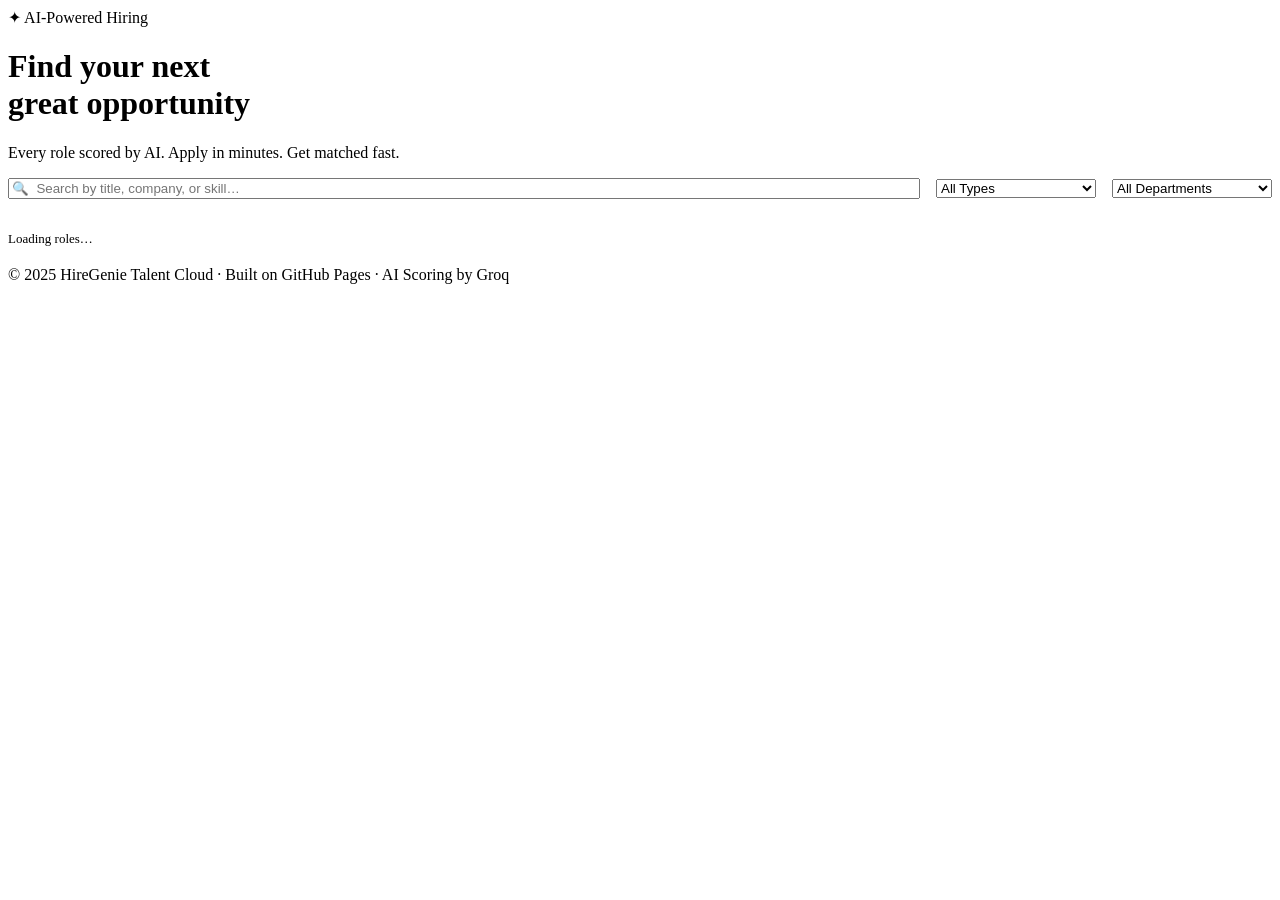
==== index.html @ d3900082 "Add files via upload Add hireginie frontend" ====
<!DOCTYPE html>
<html lang="en">
<head>
  <meta charset="UTF-8"/>
  <meta name="viewport" content="width=device-width, initial-scale=1.0"/>
  <title>HireGenie Talent Cloud — Job Board</title>
  <meta name="description" content="Browse open roles and apply instantly. AI-powered hiring at zero cost."/>
  <link rel="stylesheet" href="css/style.css"/>
  <style>
    /* ── Page-specific ── */
    .filters {
      display: flex;
      align-items: center;
      gap: 1rem;
      flex-wrap: wrap;
      margin-bottom: 2rem;
    }

    .filters input[type="text"] {
      flex: 1;
      min-width: 220px;
    }

    .filters select { width: 160px; flex-shrink: 0; }

    .jobs-meta {
      font-size: 13px;
      color: var(--text-muted);
      margin-bottom: 1.2rem;
    }

    .jobs-meta strong { color: var(--text); }

    /* Job card */
    .job-card {
      background: var(--dark-card);
      border: 1px solid var(--border);
      border-radius: 12px;
      padding: 1.5rem;
      margin-bottom: 1rem;
      display: grid;
      grid-template-columns: 1fr auto;
      gap: 1rem;
      align-items: start;
      cursor: pointer;
      transition: border-color 0.2s, transform 0.15s;
      text-decoration: none;
      color: inherit;
    }

    .job-card:hover {
      border-color: rgba(107,63,160,0.65);
      transform: translateY(-2px);
    }

    .job-title {
      font-family: 'Space Grotesk', sans-serif;
      font-size: 1.05rem;
      font-weight: 600;
      color: var(--text);
      margin-bottom: 4px;
    }

    .job-company {
      font-size: 13px;
      color: var(--orange);
      font-weight: 500;
      margin-bottom: 8px;
    }

    .job-meta {
      display: flex;
      align-items: center;
      gap: 10px;
      flex-wrap: wrap;
      margin-bottom: 10px;
    }

    .job-meta-item {
      display: flex;
      align-items: center;
      gap: 4px;
      font-size: 12px;
      color: var(--text-muted);
    }

    .job-desc {
      font-size: 13px;
      color: var(--text-muted);
      line-height: 1.55;
      display: -webkit-box;
      -webkit-line-clamp: 2;
      -webkit-box-orient: vertical;
      overflow: hidden;
    }

    .job-card-right {
      display: flex;
      flex-direction: column;
      align-items: flex-end;
      gap: 12px;
      min-width: 120px;
    }

    .job-salary {
      font-family: 'Space Grotesk', sans-serif;
      font-weight: 600;
      font-size: 15px;
      color: var(--text);
      text-align: right;
    }

    .job-posted {
      font-size: 11px;
      color: var(--text-muted);
      text-align: right;
    }

    /* Empty / loading states */
    .state-box {
      text-align: center;
      padding: 5rem 2rem;
      color: var(--text-muted);
    }
    .state-box .icon { font-size: 2.5rem; margin-bottom: 1rem; }
    .state-box p { font-size: 14px; max-width: 320px; margin: 0 auto; }

    /* Modal */
    .modal-overlay {
      position: fixed;
      inset: 0;
      background: rgba(0,0,0,0.7);
      backdrop-filter: blur(4px);
      z-index: 200;
      display: flex;
      align-items: center;
      justify-content: center;
      padding: 1rem;
      opacity: 0;
      pointer-events: none;
      transition: opacity 0.2s;
    }
    .modal-overlay.open { opacity: 1; pointer-events: all; }

    .modal {
      background: var(--dark-card);
      border: 1px solid var(--border);
      border-radius: 16px;
      max-width: 640px;
      width: 100%;
      max-height: 90vh;
      overflow-y: auto;
      padding: 2rem;
      transform: translateY(20px);
      transition: transform 0.2s;
    }
    .modal-overlay.open .modal { transform: translateY(0); }

    .modal-header {
      display: flex;
      justify-content: space-between;
      align-items: flex-start;
      margin-bottom: 1.5rem;
    }

    .modal-close {
      background: none;
      border: none;
      color: var(--text-muted);
      font-size: 22px;
      cursor: pointer;
      padding: 4px;
      line-height: 1;
      transition: color 0.2s;
    }
    .modal-close:hover { color: var(--text); }

    .modal-title {
      font-family: 'Space Grotesk', sans-serif;
      font-size: 1.4rem;
      font-weight: 700;
      margin-bottom: 4px;
    }

    .modal-section { margin-bottom: 1.5rem; }
    .modal-section h4 {
      font-size: 11px;
      letter-spacing: 0.12em;
      text-transform: uppercase;
      color: var(--text-muted);
      margin-bottom: 8px;
    }
    .modal-section p, .modal-section ul {
      font-size: 14px;
      color: var(--text-muted);
      line-height: 1.7;
    }
    .modal-section ul { padding-left: 1.2rem; }
    .modal-section li { margin-bottom: 4px; }

    .modal-actions {
      display: flex;
      gap: 12px;
      margin-top: 2rem;
    }
  </style>
</head>
<body>

<nav></nav>

<div class="hero">
  <div class="hero-eyebrow">✦ AI-Powered Hiring</div>
  <h1>Find your next<br/><span>great opportunity</span></h1>
  <p class="hero-sub">Every role scored by AI. Apply in minutes. Get matched fast.</p>
</div>

<div class="container">
  <div class="section">

    <!-- Filters -->
    <div class="filters">
      <input type="text" id="searchInput" placeholder="🔍  Search by title, company, or skill…"/>
      <select id="typeFilter">
        <option value="">All Types</option>
        <option>Full-time</option>
        <option>Part-time</option>
        <option>Contract</option>
        <option>Internship</option>
        <option>Remote</option>
      </select>
      <select id="deptFilter">
        <option value="">All Departments</option>
        <option>Engineering</option>
        <option>Design</option>
        <option>Marketing</option>
        <option>Sales</option>
        <option>Operations</option>
        <option>Finance</option>
        <option>HR</option>
        <option>Product</option>
      </select>
    </div>

    <div class="jobs-meta" id="jobsMeta">Loading roles…</div>

    <div id="jobsList"></div>

  </div>
</div>

<!-- Job Detail Modal -->
<div class="modal-overlay" id="modalOverlay">
  <div class="modal" id="jobModal">
    <div class="modal-header">
      <div>
        <div class="modal-title" id="mTitle"></div>
        <div class="job-company" id="mCompany"></div>
      </div>
      <button class="modal-close" onclick="closeModal()">✕</button>
    </div>

    <div class="job-meta" id="mMeta"></div>
    <div class="divider"></div>

    <div class="modal-section" id="mDescSection">
      <h4>About the role</h4>
      <p id="mDesc"></p>
    </div>

    <div class="modal-section" id="mReqSection">
      <h4>Requirements</h4>
      <p id="mReq"></p>
    </div>

    <div class="modal-section" id="mBenSection">
      <h4>Benefits</h4>
      <p id="mBen"></p>
    </div>

    <div class="modal-actions">
      <a class="btn btn-primary btn-lg" id="mApplyBtn" href="apply.html">Apply for This Role ↗</a>
      <button class="btn btn-outline" onclick="closeModal()">Close</button>
    </div>
  </div>
</div>

<footer>
  © 2025 HireGenie Talent Cloud · Built on GitHub Pages · AI Scoring by Groq
</footer>

<script src="js/shared.js"></script>
<script>
  // ── CONFIG ── Replace with your published Google Sheet CSV URL ──
  // File → Share → Publish to web → Jobs sheet → CSV
  const SHEET_CSV_URL = 'YOUR_GOOGLE_SHEET_JOBS_CSV_URL';
  // Example: https://docs.google.com/spreadsheets/d/11vfhKson68bEs_z1-KalTJpxwD6Xgq6aVEHF84ecFFQ/export?format=csv&gid=0

  buildNav('jobs');

  let allJobs = [];

  // ── Column mapping (adjust to match your sheet) ──
  // A=0 B=1 C=2 … R=17
  const COL = {
    id:          0,   // A: Job ID
    title:       1,   // B: Job Title
    company:     2,   // C: Company
    dept:        3,   // D: Department
    type:        4,   // E: Job Type
    location:    5,   // F: Location
    remote:      6,   // G: Remote (Yes/No)
    salaryMin:   7,   // H: Salary Min
    salaryMax:   8,   // I: Salary Max
    currency:    9,   // J: Currency
    description: 10,  // K: Description
    requirements:11,  // L: Requirements
    benefits:    12,  // M: Benefits
    posted:      13,  // N: Date Posted
    deadline:    14,  // O: Application Deadline
    status:      15,  // P: Status
    hiringMgr:   16,  // Q: Hiring Manager
    slots:       17,  // R: Open Slots
  };

  async function loadJobs() {
    const list = document.getElementById('jobsList');
    const meta = document.getElementById('jobsMeta');

    // DEMO DATA — remove once your Sheet CSV URL is set
    if (SHEET_CSV_URL === 'YOUR_GOOGLE_SHEET_JOBS_CSV_URL') {
      allJobs = getDemoJobs();
      renderJobs(allJobs);
      return;
    }

    try {
      const res = await fetch(SHEET_CSV_URL);
      if (!res.ok) throw new Error('Sheet fetch failed');
      const text = await res.text();
      const rows = parseCSV(text).slice(1); // skip header
      allJobs = rows.filter(r => r[COL.status]?.toLowerCase() === 'active' || !r[COL.status]);
      renderJobs(allJobs);
    } catch (e) {
      list.innerHTML = `<div class="state-box"><div class="icon">⚠️</div><p>Could not load jobs. Check your Sheet CSV URL in index.html.</p></div>`;
      meta.textContent = '';
    }
  }

  function renderJobs(jobs) {
    const meta = document.getElementById('jobsMeta');
    const list = document.getElementById('jobsList');
    const search = document.getElementById('searchInput').value.toLowerCase();
    const type   = document.getElementById('typeFilter').value;
    const dept   = document.getElementById('deptFilter').value;

    let filtered = jobs.filter(j => {
      const hay = `${j[COL.title]} ${j[COL.company]} ${j[COL.dept]} ${j[COL.description]}`.toLowerCase();
      const matchSearch = !search || hay.includes(search);
      const matchType   = !type   || j[COL.type] === type;
      const matchDept   = !dept   || j[COL.dept] === dept;
      return matchSearch && matchType && matchDept;
    });

    meta.innerHTML = `Showing <strong>${filtered.length}</strong> open role${filtered.length !== 1 ? 's' : ''}`;

    if (filtered.length === 0) {
      list.innerHTML = `<div class="state-box"><div class="icon">🔍</div><p>No roles match your filters. Try broadening your search.</p></div>`;
      return;
    }

    list.innerHTML = filtered.map((j, i) => {
      const salary = j[COL.salaryMin] && j[COL.salaryMax]
        ? `${j[COL.currency] || '$'}${Number(j[COL.salaryMin]).toLocaleString()}–${Number(j[COL.salaryMax]).toLocaleString()}`
        : j[COL.salaryMin] ? `From ${j[COL.currency] || '$'}${Number(j[COL.salaryMin]).toLocaleString()}` : 'Competitive';

      const isNew = isRecentlyPosted(j[COL.posted]);

      return `
      <div class="job-card" onclick="openModal(${i})" data-idx="${i}">
        <div>
          <div style="display:flex;align-items:center;gap:8px;margin-bottom:6px;">
            <div class="job-title">${esc(j[COL.title]) || 'Open Role'}</div>
            ${isNew ? '<span class="badge badge-new">New</span>' : ''}
          </div>
          <div class="job-company">${esc(j[COL.company]) || 'HireGenie Client'}</div>
          <div class="job-meta">
            ${j[COL.location] ? `<span class="job-meta-item">📍 ${esc(j[COL.location])}</span>` : ''}
            ${j[COL.type]     ? `<span class="badge badge-type">${esc(j[COL.type])}</span>` : ''}
            ${j[COL.remote]?.toLowerCase() === 'yes' ? `<span class="badge badge-remote">Remote OK</span>` : ''}
            ${j[COL.dept]     ? `<span class="job-meta-item">🏢 ${esc(j[COL.dept])}</span>` : ''}
          </div>
          <div class="job-desc">${esc(j[COL.description]) || 'Click to view full job details and requirements.'}</div>
        </div>
        <div class="job-card-right">
          <div class="job-salary">${salary}</div>
          <div class="job-posted">${formatDate(j[COL.posted]) || 'Open'}</div>
          <span class="btn btn-primary btn-sm" style="pointer-events:none;">Apply →</span>
        </div>
      </div>`;
    }).join('');
  }

  // ── Modal ──
  let currentJobs = [];
  function openModal(idx) {
    const search = document.getElementById('searchInput').value.toLowerCase();
    const type   = document.getElementById('typeFilter').value;
    const dept   = document.getElementById('deptFilter').value;

    const filtered = allJobs.filter(j => {
      const hay = `${j[COL.title]} ${j[COL.company]} ${j[COL.dept]} ${j[COL.description]}`.toLowerCase();
      return (!search || hay.includes(search)) && (!type || j[COL.type] === type) && (!dept || j[COL.dept] === dept);
    });

    const j = filtered[idx];
    if (!j) return;

    const salary = j[COL.salaryMin] && j[COL.salaryMax]
      ? `${j[COL.currency] || '$'}${Number(j[COL.salaryMin]).toLocaleString()} – ${Number(j[COL.salaryMax]).toLocaleString()}/yr`
      : 'Competitive';

    document.getElementById('mTitle').textContent = j[COL.title] || 'Open Role';
    document.getElementById('mCompany').textContent = j[COL.company] || '';
    document.getElementById('mDesc').textContent = j[COL.description] || 'Details available upon application.';
    document.getElementById('mReq').textContent  = j[COL.requirements] || 'Please apply to learn more.';
    document.getElementById('mBen').textContent  = j[COL.benefits] || 'Competitive package.';

    document.getElementById('mMeta').innerHTML = `
      ${j[COL.location] ? `<span class="job-meta-item">📍 ${esc(j[COL.location])}</span>` : ''}
      ${j[COL.type]     ? `<span class="badge badge-type">${esc(j[COL.type])}</span>` : ''}
      ${j[COL.remote]?.toLowerCase() === 'yes' ? `<span class="badge badge-remote">Remote OK</span>` : ''}
      <span class="job-meta-item">💰 ${salary}</span>
      ${j[COL.deadline] ? `<span class="job-meta-item">⏰ Deadline: ${formatDate(j[COL.deadline])}</span>` : ''}
    `;

    // Pass job title to apply page
    const jobTitle = encodeURIComponent(j[COL.title] || '');
    document.getElementById('mApplyBtn').href = `apply.html?job=${jobTitle}&id=${encodeURIComponent(j[COL.id] || '')}`;

    document.getElementById('modalOverlay').classList.add('open');
    document.body.style.overflow = 'hidden';
  }

  function closeModal() {
    document.getElementById('modalOverlay').classList.remove('open');
    document.body.style.overflow = '';
  }

  document.getElementById('modalOverlay').addEventListener('click', e => {
    if (e.target === e.currentTarget) closeModal();
  });

  // ── Filters ──
  document.getElementById('searchInput').addEventListener('input', () => renderJobs(allJobs));
  document.getElementById('typeFilter').addEventListener('change', () => renderJobs(allJobs));
  document.getElementById('deptFilter').addEventListener('change', () => renderJobs(allJobs));

  // ── Utils ──
  function esc(str) {
    if (!str) return '';
    return String(str).replace(/&/g,'&amp;').replace(/</g,'&lt;').replace(/>/g,'&gt;').replace(/"/g,'&quot;');
  }

  function isRecentlyPosted(dateStr) {
    if (!dateStr) return false;
    const diff = (Date.now() - new Date(dateStr)) / 86400000;
    return diff <= 7;
  }

  function parseCSV(text) {
    const rows = [];
    let cur = [], field = '', inQ = false;
    for (let i = 0; i < text.length; i++) {
      const ch = text[i];
      if (inQ) {
        if (ch === '"' && text[i+1] === '"') { field += '"'; i++; }
        else if (ch === '"') inQ = false;
        else field += ch;
      } else {
        if (ch === '"') inQ = true;
        else if (ch === ',') { cur.push(field); field = ''; }
        else if (ch === '\n') { cur.push(field); rows.push(cur); cur = []; field = ''; }
        else if (ch === '\r') {}
        else field += ch;
      }
    }
    if (field || cur.length) { cur.push(field); rows.push(cur); }
    return rows;
  }

  // ── Demo data ──
  function getDemoJobs() {
    return [
      ['JOB001','Senior Frontend Engineer','TechCorp','Engineering','Full-time','Hyderabad, IN','Yes','1800000','2500000','₹','Build scalable React applications and design systems for our product suite. You will work closely with design and backend teams.','5+ years React, TypeScript, GraphQL. Strong CS fundamentals. Experience with micro-frontends a plus.','Health insurance, 30 days PTO, remote-first, stock options, L&D budget','2025-06-18','2025-07-31','Active','Priya Sharma','2'],
      ['JOB002','Product Manager — Growth','ScaleUp Inc','Product','Full-time','Bangalore, IN','No','2000000','2800000','₹','Own the growth funnel end-to-end: acquisition, activation, retention. Partner with engineering on a/b tests and ship metrics-driven features.','3+ years PM experience, data-driven mindset, SQL, familiarity with PLG motions.','ESOP, annual bonus, flexible hours, team offsites','2025-06-15','2025-07-15','Active','Rahul Mehta','1'],
      ['JOB003','UX Designer','Pixels & Co','Design','Contract','Remote','Yes','800000','1200000','₹','Design user-centric experiences for B2B SaaS products. Own research, wireframes, prototypes, and handoff.','Figma expert, 3+ years UX, portfolio demonstrating complex flows.','Flexible contract, competitive day rate, potential to convert full-time','2025-06-20','2025-08-01','Active','Ananya Rao','1'],
      ['JOB004','Data Scientist','Analytix','Engineering','Full-time','Mumbai, IN','Yes','1600000','2200000','₹','Build ML models for churn prediction, LTV estimation, and recommendation engines. Collaborate with product and analysts.','Python, scikit-learn, SQL, 2+ years industry ML. MLOps experience preferred.','WFH stipend, health for family, 4-day week pilot','2025-06-10','2025-07-20','Active','Vijay Kumar','2'],
      ['JOB005','Sales Development Rep','GrowthBase','Sales','Full-time','Delhi, IN','No','600000','900000','₹','Prospect and qualify outbound leads for our enterprise SaaS. Run high-volume, personalised outreach via LinkedIn and email.','1+ year SDR/BDR experience, strong communication, CRM familiarity.','Uncapped commission, rapid promotion path, full benefits','2025-06-22','2025-08-15','Active','Sneha Patel','3'],
    ];
  }

  loadJobs();
</script>
</body>
</html>
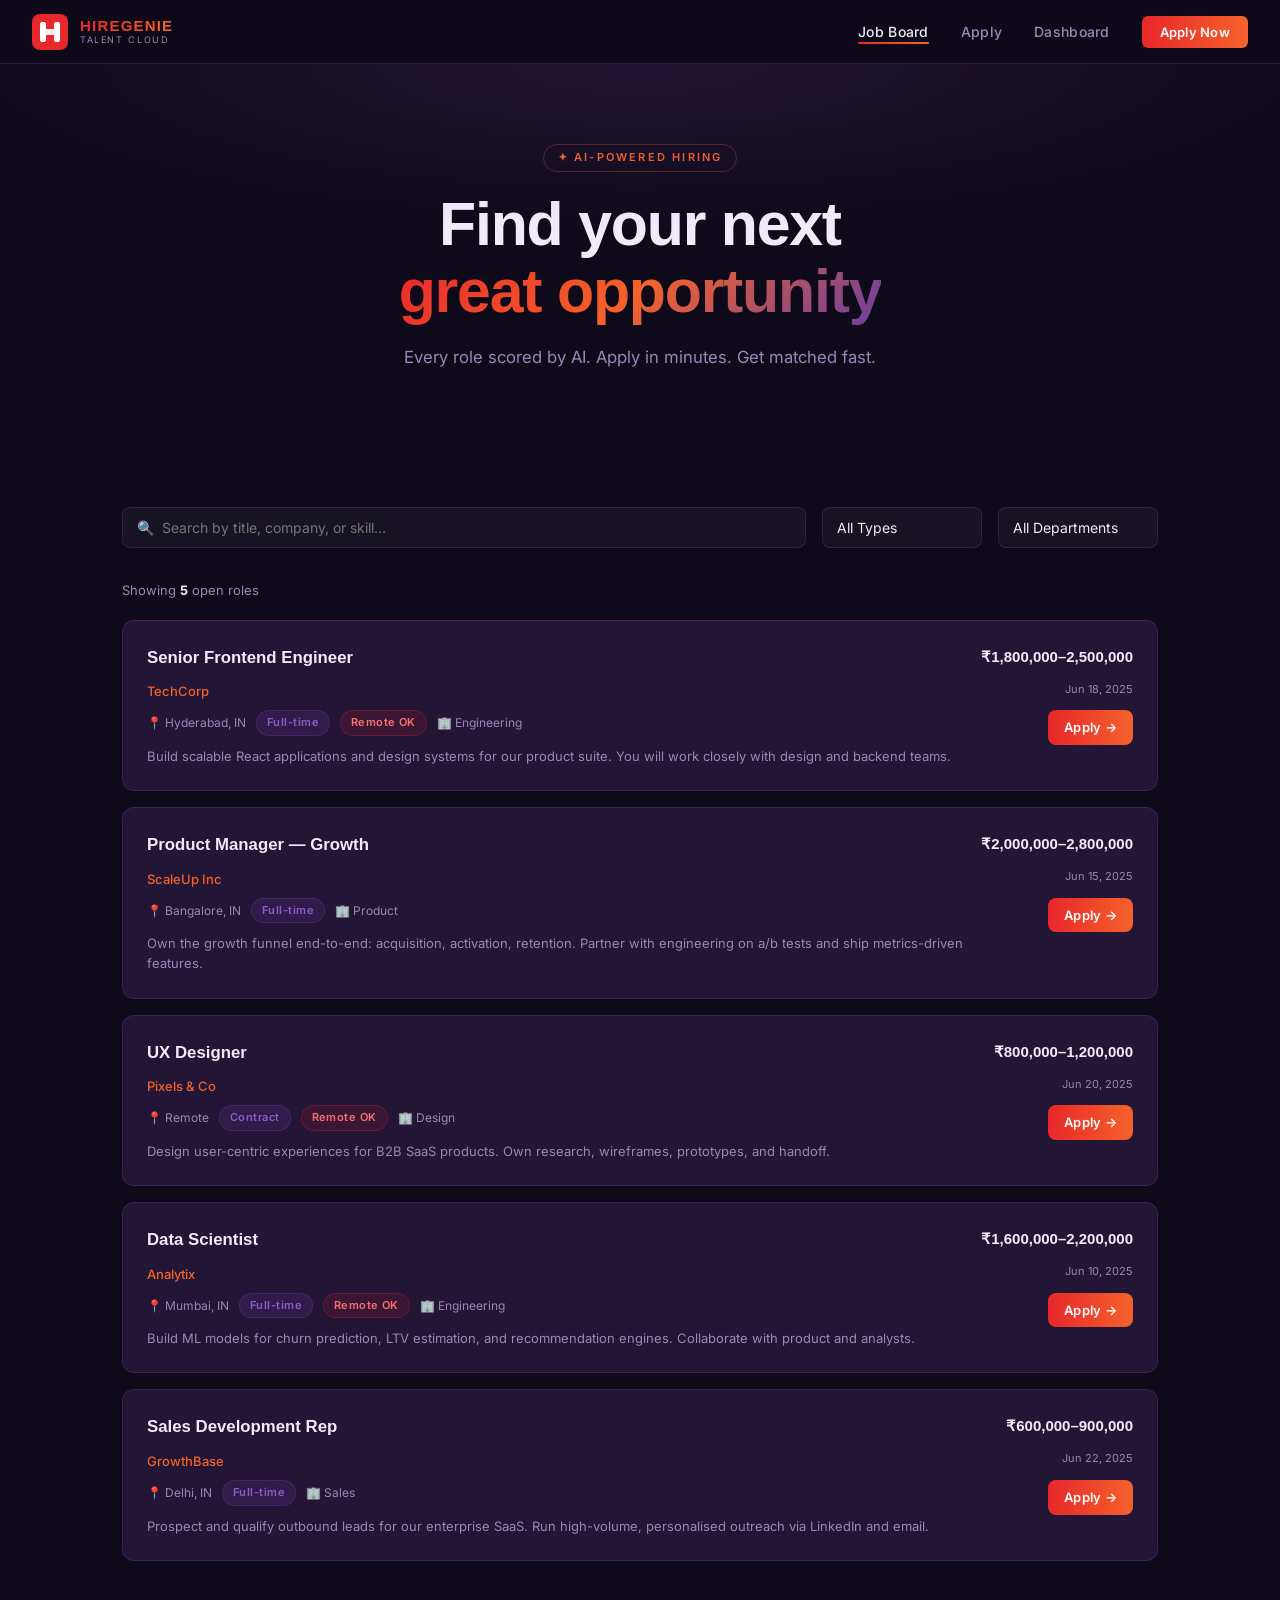
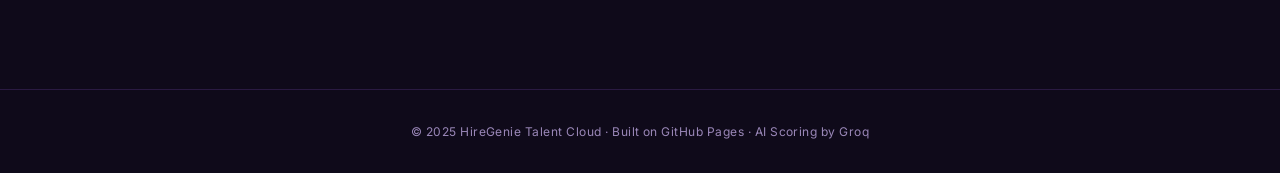
==== commit 42b81866: "Add files via upload" ====
--- a/index.html
+++ b/index.html
@@ -5,7 +5,7 @@
   <meta name="viewport" content="width=device-width, initial-scale=1.0"/>
   <title>HireGenie Talent Cloud — Job Board</title>
   <meta name="description" content="Browse open roles and apply instantly. AI-powered hiring at zero cost."/>
-  <link rel="stylesheet" href="css/style.css"/>
+  <link rel="stylesheet" href="style.css"/>
   <style>
     /* ── Page-specific ── */
     .filters {
@@ -289,7 +289,7 @@
   © 2025 HireGenie Talent Cloud · Built on GitHub Pages · AI Scoring by Groq
 </footer>
 
-<script src="js/shared.js"></script>
+<script src="shared.js"></script>
 <script>
   // ── CONFIG ── Replace with your published Google Sheet CSV URL ──
   // File → Share → Publish to web → Jobs sheet → CSV
--- a/style.css
+++ b/style.css
@@ -0,0 +1,506 @@
+/* HireGenie Talent Cloud — Shared Styles */
+@import url('https://fonts.googleapis.com/css2?family=Space+Grotesk:wght@300;400;500;600;700&family=Inter:wght@300;400;500;600&display=swap');
+
+:root {
+  --red:        #E8272A;
+  --orange:     #F4622A;
+  --purple:     #6B3FA0;
+  --purple-light: #8B5EC7;
+  --dark:       #0F0A1A;
+  --dark-mid:   #1A1028;
+  --dark-card:  #221535;
+  --border:     rgba(107,63,160,0.3);
+  --text:       #F0EBF8;
+  --text-muted: #9A87B8;
+  --gradient:   linear-gradient(135deg, var(--red), var(--orange), var(--purple));
+  --gradient-h: linear-gradient(90deg, var(--red), var(--orange));
+}
+
+*, *::before, *::after { box-sizing: border-box; margin: 0; padding: 0; }
+
+html { scroll-behavior: smooth; }
+
+body {
+  font-family: 'Inter', sans-serif;
+  background: var(--dark);
+  color: var(--text);
+  min-height: 100vh;
+  font-size: 15px;
+  line-height: 1.6;
+  -webkit-font-smoothing: antialiased;
+}
+
+/* NAV */
+nav {
+  position: sticky;
+  top: 0;
+  z-index: 100;
+  background: rgba(15,10,26,0.92);
+  backdrop-filter: blur(16px);
+  border-bottom: 1px solid var(--border);
+  padding: 0 2rem;
+  display: flex;
+  align-items: center;
+  justify-content: space-between;
+  height: 64px;
+}
+
+.nav-brand {
+  display: flex;
+  align-items: center;
+  gap: 12px;
+  text-decoration: none;
+}
+
+.logo-h {
+  width: 36px;
+  height: 36px;
+  flex-shrink: 0;
+}
+
+.brand-text {
+  display: flex;
+  flex-direction: column;
+  line-height: 1.1;
+}
+
+.brand-name {
+  font-family: 'Space Grotesk', sans-serif;
+  font-weight: 700;
+  font-size: 15px;
+  background: var(--gradient-h);
+  -webkit-background-clip: text;
+  -webkit-text-fill-color: transparent;
+  background-clip: text;
+  letter-spacing: 0.08em;
+}
+
+.brand-sub {
+  font-size: 9px;
+  letter-spacing: 0.18em;
+  color: var(--text-muted);
+  text-transform: uppercase;
+}
+
+.nav-links {
+  display: flex;
+  align-items: center;
+  gap: 2rem;
+  list-style: none;
+}
+
+.nav-links a {
+  text-decoration: none;
+  color: var(--text-muted);
+  font-size: 14px;
+  font-weight: 500;
+  transition: color 0.2s;
+  letter-spacing: 0.02em;
+}
+
+.nav-links a:hover,
+.nav-links a.active {
+  color: var(--text);
+}
+
+.nav-links a.active {
+  position: relative;
+}
+
+.nav-links a.active::after {
+  content: '';
+  position: absolute;
+  bottom: -4px;
+  left: 0;
+  right: 0;
+  height: 2px;
+  background: var(--gradient-h);
+  border-radius: 2px;
+}
+
+.nav-cta {
+  background: var(--gradient-h);
+  color: white !important;
+  padding: 8px 18px;
+  border-radius: 6px;
+  font-weight: 600 !important;
+  font-size: 13px !important;
+  transition: opacity 0.2s !important;
+}
+.nav-cta:hover { opacity: 0.88; color: white !important; }
+.nav-cta::after { display: none !important; }
+
+/* HERO */
+.hero {
+  padding: 5rem 2rem 3rem;
+  text-align: center;
+  position: relative;
+  overflow: hidden;
+}
+
+.hero::before {
+  content: '';
+  position: absolute;
+  inset: 0;
+  background: radial-gradient(ellipse 80% 60% at 50% 0%, rgba(107,63,160,0.18) 0%, transparent 70%);
+  pointer-events: none;
+}
+
+.hero-eyebrow {
+  display: inline-block;
+  font-size: 11px;
+  letter-spacing: 0.2em;
+  text-transform: uppercase;
+  color: var(--orange);
+  font-weight: 600;
+  margin-bottom: 1.2rem;
+  border: 1px solid rgba(244,98,42,0.3);
+  padding: 4px 14px;
+  border-radius: 20px;
+}
+
+.hero h1 {
+  font-family: 'Space Grotesk', sans-serif;
+  font-size: clamp(2.2rem, 5vw, 3.8rem);
+  font-weight: 700;
+  line-height: 1.1;
+  margin-bottom: 1.2rem;
+  letter-spacing: -0.02em;
+}
+
+.hero h1 span {
+  background: var(--gradient);
+  -webkit-background-clip: text;
+  -webkit-text-fill-color: transparent;
+  background-clip: text;
+}
+
+.hero-sub {
+  font-size: 1.05rem;
+  color: var(--text-muted);
+  max-width: 520px;
+  margin: 0 auto 2.5rem;
+}
+
+/* CARDS & CONTAINERS */
+.container {
+  max-width: 1100px;
+  margin: 0 auto;
+  padding: 0 2rem;
+}
+
+.section {
+  padding: 3rem 0;
+}
+
+.card {
+  background: var(--dark-card);
+  border: 1px solid var(--border);
+  border-radius: 12px;
+  padding: 1.5rem;
+  transition: border-color 0.2s, transform 0.2s;
+}
+
+.card:hover {
+  border-color: rgba(107,63,160,0.6);
+  transform: translateY(-2px);
+}
+
+/* BADGES */
+.badge {
+  display: inline-block;
+  font-size: 11px;
+  font-weight: 600;
+  padding: 3px 10px;
+  border-radius: 20px;
+  letter-spacing: 0.04em;
+}
+
+.badge-type {
+  background: rgba(107,63,160,0.2);
+  color: var(--purple-light);
+  border: 1px solid rgba(107,63,160,0.3);
+}
+
+.badge-remote {
+  background: rgba(232,39,42,0.12);
+  color: #F87171;
+  border: 1px solid rgba(232,39,42,0.25);
+}
+
+.badge-new {
+  background: rgba(244,98,42,0.15);
+  color: var(--orange);
+  border: 1px solid rgba(244,98,42,0.3);
+}
+
+/* BUTTONS */
+.btn {
+  display: inline-flex;
+  align-items: center;
+  gap: 8px;
+  font-family: 'Inter', sans-serif;
+  font-weight: 600;
+  font-size: 14px;
+  padding: 10px 22px;
+  border-radius: 8px;
+  border: none;
+  cursor: pointer;
+  text-decoration: none;
+  transition: all 0.2s;
+  letter-spacing: 0.02em;
+}
+
+.btn-primary {
+  background: var(--gradient-h);
+  color: white;
+}
+.btn-primary:hover { opacity: 0.88; transform: translateY(-1px); }
+
+.btn-outline {
+  background: transparent;
+  border: 1px solid var(--border);
+  color: var(--text-muted);
+}
+.btn-outline:hover { border-color: var(--purple); color: var(--text); }
+
+.btn-sm { padding: 7px 16px; font-size: 13px; }
+.btn-lg { padding: 14px 32px; font-size: 16px; }
+
+/* FORMS */
+.form-group { margin-bottom: 1.4rem; }
+
+label {
+  display: block;
+  font-size: 13px;
+  font-weight: 500;
+  color: var(--text-muted);
+  margin-bottom: 6px;
+  letter-spacing: 0.03em;
+}
+
+input[type="text"],
+input[type="email"],
+input[type="url"],
+input[type="tel"],
+select,
+textarea {
+  width: 100%;
+  background: rgba(255,255,255,0.04);
+  border: 1px solid var(--border);
+  border-radius: 8px;
+  padding: 11px 14px;
+  color: var(--text);
+  font-family: 'Inter', sans-serif;
+  font-size: 14px;
+  transition: border-color 0.2s, background 0.2s;
+  outline: none;
+  -webkit-appearance: none;
+}
+
+input:focus, select:focus, textarea:focus {
+  border-color: var(--purple);
+  background: rgba(107,63,160,0.06);
+}
+
+select option { background: var(--dark-card); color: var(--text); }
+
+textarea { resize: vertical; min-height: 120px; }
+
+/* GRID */
+.grid-2 { display: grid; grid-template-columns: 1fr 1fr; gap: 1.2rem; }
+.grid-3 { display: grid; grid-template-columns: repeat(3, 1fr); gap: 1.2rem; }
+
+/* STAT PILL */
+.stat-row {
+  display: flex;
+  align-items: center;
+  gap: 1.5rem;
+  flex-wrap: wrap;
+}
+
+.stat {
+  display: flex;
+  flex-direction: column;
+}
+.stat-val {
+  font-family: 'Space Grotesk', sans-serif;
+  font-size: 1.6rem;
+  font-weight: 700;
+  background: var(--gradient-h);
+  -webkit-background-clip: text;
+  -webkit-text-fill-color: transparent;
+  background-clip: text;
+}
+.stat-label { font-size: 11px; color: var(--text-muted); letter-spacing: 0.06em; text-transform: uppercase; }
+
+/* DIVIDER */
+.divider { height: 1px; background: var(--border); margin: 2rem 0; }
+
+/* TOAST */
+.toast {
+  position: fixed;
+  bottom: 2rem;
+  right: 2rem;
+  background: var(--dark-card);
+  border: 1px solid var(--border);
+  border-radius: 10px;
+  padding: 1rem 1.5rem;
+  display: flex;
+  align-items: center;
+  gap: 12px;
+  font-size: 14px;
+  box-shadow: 0 8px 32px rgba(0,0,0,0.4);
+  z-index: 999;
+  transform: translateY(100px);
+  opacity: 0;
+  transition: all 0.35s cubic-bezier(0.34, 1.56, 0.64, 1);
+}
+.toast.show { transform: translateY(0); opacity: 1; }
+.toast-icon { font-size: 18px; }
+.toast-success { border-color: rgba(52,211,153,0.4); }
+.toast-error { border-color: rgba(232,39,42,0.4); }
+
+/* FOOTER */
+footer {
+  border-top: 1px solid var(--border);
+  padding: 2rem;
+  text-align: center;
+  color: var(--text-muted);
+  font-size: 12px;
+  letter-spacing: 0.04em;
+  margin-top: 4rem;
+}
+
+/* SPINNER */
+.spinner {
+  width: 18px; height: 18px;
+  border: 2px solid rgba(255,255,255,0.3);
+  border-top-color: white;
+  border-radius: 50%;
+  animation: spin 0.7s linear infinite;
+  display: inline-block;
+}
+@keyframes spin { to { transform: rotate(360deg); } }
+
+/* SCORE RING */
+.score-ring {
+  display: inline-flex;
+  align-items: center;
+  justify-content: center;
+  width: 48px; height: 48px;
+  border-radius: 50%;
+  font-family: 'Space Grotesk', sans-serif;
+  font-weight: 700;
+  font-size: 14px;
+  border: 2px solid;
+  flex-shrink: 0;
+}
+.score-high  { border-color: #34D399; color: #34D399; background: rgba(52,211,153,0.08); }
+.score-mid   { border-color: var(--orange); color: var(--orange); background: rgba(244,98,42,0.08); }
+.score-low   { border-color: #F87171; color: #F87171; background: rgba(248,113,113,0.08); }
+
+/* RESPONSIVE — MOBILE FIRST */
+@media (max-width: 768px) {
+  nav {
+    padding: 0 1rem;
+    height: 56px;
+  }
+  .nav-links { gap: 0.6rem; }
+  .nav-links li:not(:last-child) { display: none; }
+  .nav-cta { padding: 7px 14px; font-size: 12px !important; }
+
+  .brand-name { font-size: 13px; }
+  .brand-sub  { display: none; }
+
+  .hero { padding: 2.5rem 1rem 1.5rem; }
+  .hero-eyebrow { font-size: 10px; }
+
+  .container { padding: 0 1rem; }
+  .section    { padding: 2rem 0; }
+
+  .grid-2, .grid-3 { grid-template-columns: 1fr; }
+
+  /* Job card stacks on mobile */
+  .job-card {
+    grid-template-columns: 1fr;
+    gap: 0.8rem;
+  }
+  .job-card-right {
+    flex-direction: row;
+    align-items: center;
+    justify-content: space-between;
+    min-width: unset;
+  }
+  .job-salary { font-size: 13px; text-align: left; }
+  .job-posted { display: none; }
+
+  /* Apply page */
+  .apply-layout { grid-template-columns: 1fr; padding: 1rem 0 3rem; }
+  .apply-sidebar { position: static; }
+  .apply-form-card { padding: 1.25rem; border-radius: 12px; }
+
+  /* Dashboard */
+  .dash-header { padding: 1.5rem 0 1rem; }
+  .dash-header h1 { font-size: 1.4rem; }
+  .stats-grid { grid-template-columns: repeat(2, 1fr); gap: 0.75rem; }
+  .stat-card  { padding: 1rem; }
+  .stat-card .sc-val { font-size: 1.5rem; }
+
+  .app-row {
+    grid-template-columns: 40px 1fr;
+    gap: 0.75rem;
+  }
+  .app-right { display: none; } /* hide pill on mobile — shown in drawer */
+
+  /* Drawer full-width on mobile */
+  .drawer { width: 100vw; }
+
+  /* Modal full-screen on mobile */
+  .modal {
+    max-height: 95vh;
+    border-radius: 16px 16px 0 0;
+    margin-top: auto;
+    padding: 1.5rem;
+  }
+  .modal-overlay {
+    align-items: flex-end;
+    padding: 0;
+  }
+
+  /* Filters stack */
+  .filters { flex-direction: column; }
+  .filters input[type="text"],
+  .filters select { width: 100%; }
+
+  .controls { flex-direction: column; }
+  .controls input[type="text"],
+  .controls select { width: 100%; }
+
+  /* Scores grid */
+  .scores-grid { grid-template-columns: repeat(2, 1fr); }
+
+  /* Toast full width */
+  .toast {
+    left: 1rem;
+    right: 1rem;
+    bottom: 1rem;
+  }
+
+  /* Buttons full-width on small screens */
+  .modal-actions { flex-direction: column; }
+  .modal-actions .btn { width: 100%; justify-content: center; }
+
+  /* Status actions wrap tightly */
+  .status-actions { gap: 6px; }
+  .status-action-btn { font-size: 11px; padding: 6px 10px; }
+
+  footer { font-size: 11px; padding: 1.5rem 1rem; }
+}
+
+/* Extra small phones */
+@media (max-width: 380px) {
+  .hero h1 { font-size: 1.8rem; }
+  .stats-grid { grid-template-columns: 1fr 1fr; }
+  .job-title { font-size: 0.95rem; }
+}
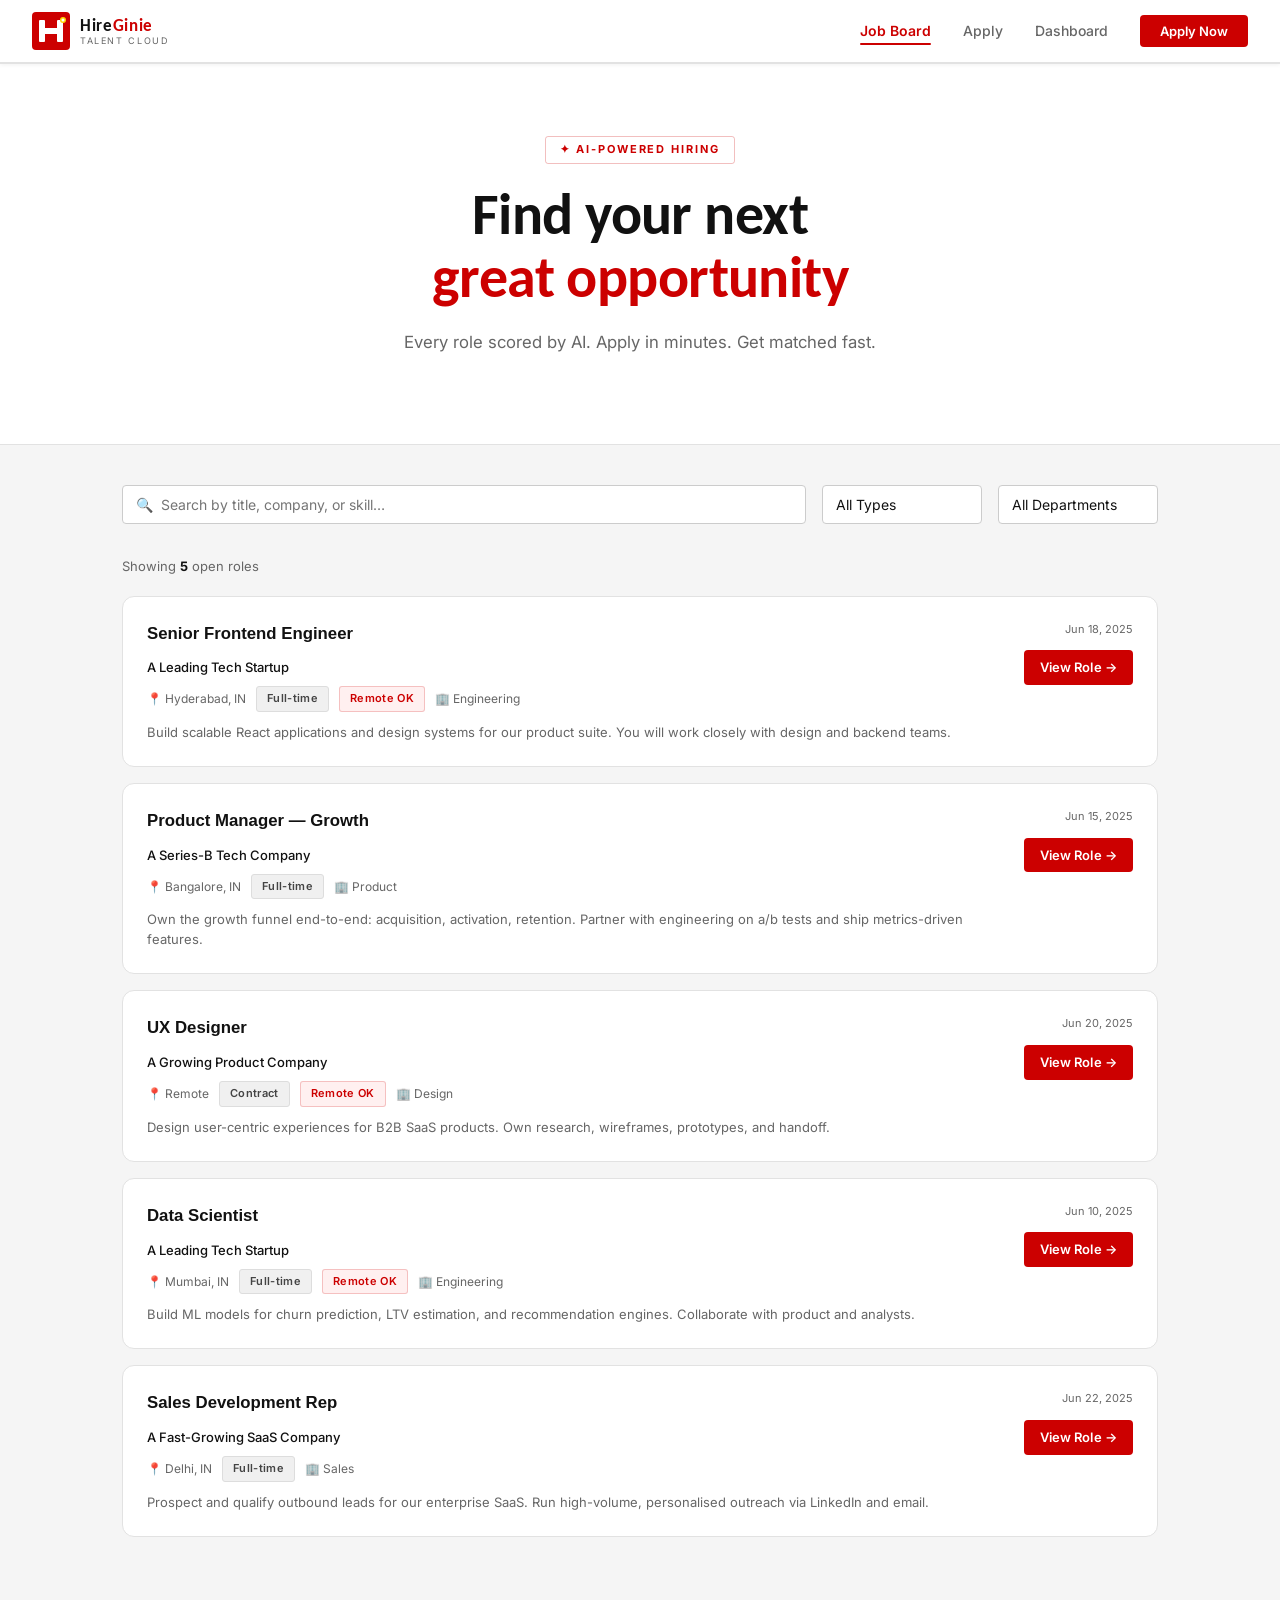
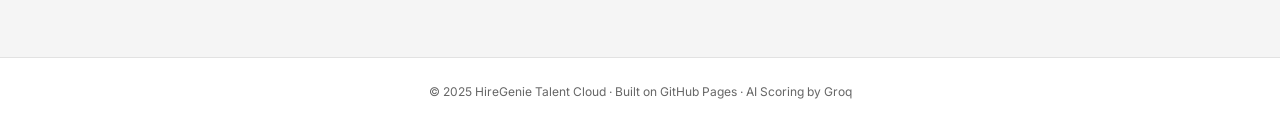
==== commit 610f6b4b: "Add files via upload" ====
--- a/index.html
+++ b/index.html
@@ -370,11 +370,9 @@
     }
 
     list.innerHTML = filtered.map((j, i) => {
-      const salary = j[COL.salaryMin] && j[COL.salaryMax]
-        ? `${j[COL.currency] || '$'}${Number(j[COL.salaryMin]).toLocaleString()}–${Number(j[COL.salaryMax]).toLocaleString()}`
-        : j[COL.salaryMin] ? `From ${j[COL.currency] || '$'}${Number(j[COL.salaryMin]).toLocaleString()}` : 'Competitive';
-
       const isNew = isRecentlyPosted(j[COL.posted]);
+      // Anonymous company label based on department
+      const anonLabel = anonymousCompany(j[COL.dept]);
 
       return `
       <div class="job-card" onclick="openModal(${i})" data-idx="${i}">
@@ -383,7 +381,7 @@
             <div class="job-title">${esc(j[COL.title]) || 'Open Role'}</div>
             ${isNew ? '<span class="badge badge-new">New</span>' : ''}
           </div>
-          <div class="job-company">${esc(j[COL.company]) || 'HireGenie Client'}</div>
+          <div class="job-company">${anonLabel}</div>
           <div class="job-meta">
             ${j[COL.location] ? `<span class="job-meta-item">📍 ${esc(j[COL.location])}</span>` : ''}
             ${j[COL.type]     ? `<span class="badge badge-type">${esc(j[COL.type])}</span>` : ''}
@@ -393,9 +391,8 @@
           <div class="job-desc">${esc(j[COL.description]) || 'Click to view full job details and requirements.'}</div>
         </div>
         <div class="job-card-right">
-          <div class="job-salary">${salary}</div>
           <div class="job-posted">${formatDate(j[COL.posted]) || 'Open'}</div>
-          <span class="btn btn-primary btn-sm" style="pointer-events:none;">Apply →</span>
+          <span class="btn btn-primary btn-sm" style="pointer-events:none;">View Role →</span>
         </div>
       </div>`;
     }).join('');
@@ -421,7 +418,7 @@
       : 'Competitive';
 
     document.getElementById('mTitle').textContent = j[COL.title] || 'Open Role';
-    document.getElementById('mCompany').textContent = j[COL.company] || '';
+    document.getElementById('mCompany').textContent = anonymousCompany(j[COL.dept]);
     document.getElementById('mDesc').textContent = j[COL.description] || 'Details available upon application.';
     document.getElementById('mReq').textContent  = j[COL.requirements] || 'Please apply to learn more.';
     document.getElementById('mBen').textContent  = j[COL.benefits] || 'Competitive package.';
@@ -430,7 +427,6 @@
       ${j[COL.location] ? `<span class="job-meta-item">📍 ${esc(j[COL.location])}</span>` : ''}
       ${j[COL.type]     ? `<span class="badge badge-type">${esc(j[COL.type])}</span>` : ''}
       ${j[COL.remote]?.toLowerCase() === 'yes' ? `<span class="badge badge-remote">Remote OK</span>` : ''}
-      <span class="job-meta-item">💰 ${salary}</span>
       ${j[COL.deadline] ? `<span class="job-meta-item">⏰ Deadline: ${formatDate(j[COL.deadline])}</span>` : ''}
     `;
 
@@ -489,14 +485,30 @@
     return rows;
   }
 
-  // ── Demo data ──
+  // ── Anonymous company label based on department ──
+  function anonymousCompany(dept) {
+    const map = {
+      'Engineering':  'A Leading Tech Startup',
+      'Design':       'A Growing Product Company',
+      'Marketing':    'A VC-Backed Consumer Brand',
+      'Sales':        'A Fast-Growing SaaS Company',
+      'Operations':   'An Established Operations Firm',
+      'Finance':      'A Leading Fintech Startup',
+      'HR':           'A People-First Organisation',
+      'Product':      'A Series-B Tech Company',
+      'Data':         'An AI-First Analytics Company',
+    };
+    const d = (dept || '').trim();
+    return map[d] || 'A HireGenie Client Company';
+  }
+
   function getDemoJobs() {
     return [
-      ['JOB001','Senior Frontend Engineer','TechCorp','Engineering','Full-time','Hyderabad, IN','Yes','1800000','2500000','₹','Build scalable React applications and design systems for our product suite. You will work closely with design and backend teams.','5+ years React, TypeScript, GraphQL. Strong CS fundamentals. Experience with micro-frontends a plus.','Health insurance, 30 days PTO, remote-first, stock options, L&D budget','2025-06-18','2025-07-31','Active','Priya Sharma','2'],
-      ['JOB002','Product Manager — Growth','ScaleUp Inc','Product','Full-time','Bangalore, IN','No','2000000','2800000','₹','Own the growth funnel end-to-end: acquisition, activation, retention. Partner with engineering on a/b tests and ship metrics-driven features.','3+ years PM experience, data-driven mindset, SQL, familiarity with PLG motions.','ESOP, annual bonus, flexible hours, team offsites','2025-06-15','2025-07-15','Active','Rahul Mehta','1'],
-      ['JOB003','UX Designer','Pixels & Co','Design','Contract','Remote','Yes','800000','1200000','₹','Design user-centric experiences for B2B SaaS products. Own research, wireframes, prototypes, and handoff.','Figma expert, 3+ years UX, portfolio demonstrating complex flows.','Flexible contract, competitive day rate, potential to convert full-time','2025-06-20','2025-08-01','Active','Ananya Rao','1'],
-      ['JOB004','Data Scientist','Analytix','Engineering','Full-time','Mumbai, IN','Yes','1600000','2200000','₹','Build ML models for churn prediction, LTV estimation, and recommendation engines. Collaborate with product and analysts.','Python, scikit-learn, SQL, 2+ years industry ML. MLOps experience preferred.','WFH stipend, health for family, 4-day week pilot','2025-06-10','2025-07-20','Active','Vijay Kumar','2'],
-      ['JOB005','Sales Development Rep','GrowthBase','Sales','Full-time','Delhi, IN','No','600000','900000','₹','Prospect and qualify outbound leads for our enterprise SaaS. Run high-volume, personalised outreach via LinkedIn and email.','1+ year SDR/BDR experience, strong communication, CRM familiarity.','Uncapped commission, rapid promotion path, full benefits','2025-06-22','2025-08-15','Active','Sneha Patel','3'],
+      ['JOB001','Senior Frontend Engineer','Client A','Engineering','Full-time','Hyderabad, IN','Yes','','','₹','Build scalable React applications and design systems for our product suite. You will work closely with design and backend teams.','5+ years React, TypeScript, GraphQL. Strong CS fundamentals. Experience with micro-frontends a plus.','Health insurance, 30 days PTO, remote-first, stock options, L&D budget','2025-06-18','2025-07-31','Active','','2'],
+      ['JOB002','Product Manager — Growth','Client B','Product','Full-time','Bangalore, IN','No','','','₹','Own the growth funnel end-to-end: acquisition, activation, retention. Partner with engineering on a/b tests and ship metrics-driven features.','3+ years PM experience, data-driven mindset, SQL, familiarity with PLG motions.','ESOP, annual bonus, flexible hours, team offsites','2025-06-15','2025-07-15','Active','','1'],
+      ['JOB003','UX Designer','Client C','Design','Contract','Remote','Yes','','','₹','Design user-centric experiences for B2B SaaS products. Own research, wireframes, prototypes, and handoff.','Figma expert, 3+ years UX, portfolio demonstrating complex flows.','Flexible contract, competitive day rate, potential to convert full-time','2025-06-20','2025-08-01','Active','','1'],
+      ['JOB004','Data Scientist','Client D','Engineering','Full-time','Mumbai, IN','Yes','','','₹','Build ML models for churn prediction, LTV estimation, and recommendation engines. Collaborate with product and analysts.','Python, scikit-learn, SQL, 2+ years industry ML. MLOps experience preferred.','WFH stipend, health for family, 4-day week pilot','2025-06-10','2025-07-20','Active','','2'],
+      ['JOB005','Sales Development Rep','Client E','Sales','Full-time','Delhi, IN','No','','','₹','Prospect and qualify outbound leads for our enterprise SaaS. Run high-volume, personalised outreach via LinkedIn and email.','1+ year SDR/BDR experience, strong communication, CRM familiarity.','Uncapped commission, rapid promotion path, full benefits','2025-06-22','2025-08-15','Active','','3'],
     ];
   }
 
--- a/style.css
+++ b/style.css
@@ -1,28 +1,33 @@
 /* HireGenie Talent Cloud — Shared Styles */
-@import url('https://fonts.googleapis.com/css2?family=Space+Grotesk:wght@300;400;500;600;700&family=Inter:wght@300;400;500;600&display=swap');
+@import url('https://fonts.googleapis.com/css2?family=Calibri:wght@300;400;700&family=Inter:wght@300;400;500;600&display=swap');
+/* Note: Calibri isn't on Google Fonts — using Carlito (metrically identical) as web-safe fallback */
+@import url('https://fonts.googleapis.com/css2?family=Carlito:ital,wght@0,400;0,700;1,400;1,700&family=Inter:wght@300;400;500;600&display=swap');
 
 :root {
-  --red:        #E8272A;
-  --orange:     #F4622A;
-  --purple:     #6B3FA0;
-  --purple-light: #8B5EC7;
-  --dark:       #0F0A1A;
-  --dark-mid:   #1A1028;
-  --dark-card:  #221535;
-  --border:     rgba(107,63,160,0.3);
-  --text:       #F0EBF8;
-  --text-muted: #9A87B8;
-  --gradient:   linear-gradient(135deg, var(--red), var(--orange), var(--purple));
-  --gradient-h: linear-gradient(90deg, var(--red), var(--orange));
+  /* Black & White palette — accent red kept for brand CTA only */
+  --red:         #CC0000;
+  --red-hover:   #AA0000;
+  --dark:        #FFFFFF;
+  --dark-mid:    #F7F7F7;
+  --dark-card:   #FFFFFF;
+  --border:      #E2E2E2;
+  --border-dark: #C8C8C8;
+  --text:        #111111;
+  --text-muted:  #666666;
+  --text-light:  #999999;
+  --gradient-h:  linear-gradient(90deg, #CC0000, #E53935);
+
+  /* Typography */
+  --font-display: 'Carlito', 'Calibri', Arial, sans-serif;
+  --font-body:    'Inter', 'Calibri', Arial, sans-serif;
 }
 
 *, *::before, *::after { box-sizing: border-box; margin: 0; padding: 0; }
-
 html { scroll-behavior: smooth; }
 
 body {
-  font-family: 'Inter', sans-serif;
-  background: var(--dark);
+  font-family: var(--font-body);
+  background: #F5F5F5;
   color: var(--text);
   min-height: 100vh;
   font-size: 15px;
@@ -35,44 +40,45 @@
   position: sticky;
   top: 0;
   z-index: 100;
-  background: rgba(15,10,26,0.92);
-  backdrop-filter: blur(16px);
-  border-bottom: 1px solid var(--border);
+  background: #FFFFFF;
+  border-bottom: 2px solid var(--border);
   padding: 0 2rem;
   display: flex;
   align-items: center;
   justify-content: space-between;
   height: 64px;
+  box-shadow: 0 1px 4px rgba(0,0,0,0.06);
 }
 
 .nav-brand {
   display: flex;
   align-items: center;
-  gap: 12px;
+  gap: 10px;
   text-decoration: none;
 }
 
 .logo-h {
-  width: 36px;
-  height: 36px;
+  width: 38px;
+  height: 38px;
   flex-shrink: 0;
 }
 
 .brand-text {
   display: flex;
   flex-direction: column;
-  line-height: 1.1;
+  line-height: 1.15;
 }
 
 .brand-name {
-  font-family: 'Space Grotesk', sans-serif;
-  font-weight: 700;
-  font-size: 15px;
-  background: var(--gradient-h);
-  -webkit-background-clip: text;
-  -webkit-text-fill-color: transparent;
-  background-clip: text;
-  letter-spacing: 0.08em;
+  font-family: var(--font-display);
+  font-weight: 700;
+  font-size: 17px;
+  color: #111111;
+  letter-spacing: 0.04em;
+}
+
+.brand-name span {
+  color: var(--red);
 }
 
 .brand-sub {
@@ -80,6 +86,7 @@
   letter-spacing: 0.18em;
   color: var(--text-muted);
   text-transform: uppercase;
+  font-family: var(--font-body);
 }
 
 .nav-links {
@@ -95,115 +102,101 @@
   font-size: 14px;
   font-weight: 500;
   transition: color 0.2s;
-  letter-spacing: 0.02em;
 }
 
 .nav-links a:hover,
-.nav-links a.active {
-  color: var(--text);
-}
+.nav-links a.active { color: var(--text); }
 
 .nav-links a.active {
   position: relative;
+  color: var(--red);
+  font-weight: 600;
 }
 
 .nav-links a.active::after {
   content: '';
   position: absolute;
-  bottom: -4px;
-  left: 0;
-  right: 0;
+  bottom: -6px;
+  left: 0; right: 0;
   height: 2px;
-  background: var(--gradient-h);
+  background: var(--red);
   border-radius: 2px;
 }
 
 .nav-cta {
-  background: var(--gradient-h);
+  background: var(--red) !important;
   color: white !important;
-  padding: 8px 18px;
-  border-radius: 6px;
+  padding: 8px 20px;
+  border-radius: 4px;
   font-weight: 600 !important;
   font-size: 13px !important;
-  transition: opacity 0.2s !important;
-}
-.nav-cta:hover { opacity: 0.88; color: white !important; }
+  transition: background 0.2s !important;
+}
+.nav-cta:hover { background: var(--red-hover) !important; color: white !important; }
 .nav-cta::after { display: none !important; }
+.nav-cta.active { color: white !important; }
 
 /* HERO */
 .hero {
-  padding: 5rem 2rem 3rem;
+  padding: 4.5rem 2rem 3rem;
   text-align: center;
-  position: relative;
-  overflow: hidden;
-}
-
-.hero::before {
-  content: '';
-  position: absolute;
-  inset: 0;
-  background: radial-gradient(ellipse 80% 60% at 50% 0%, rgba(107,63,160,0.18) 0%, transparent 70%);
-  pointer-events: none;
+  background: #FFFFFF;
+  border-bottom: 1px solid var(--border);
 }
 
 .hero-eyebrow {
   display: inline-block;
   font-size: 11px;
-  letter-spacing: 0.2em;
+  letter-spacing: 0.18em;
   text-transform: uppercase;
-  color: var(--orange);
-  font-weight: 600;
+  color: var(--red);
+  font-weight: 700;
   margin-bottom: 1.2rem;
-  border: 1px solid rgba(244,98,42,0.3);
+  border: 1px solid rgba(204,0,0,0.25);
   padding: 4px 14px;
-  border-radius: 20px;
+  border-radius: 3px;
+  font-family: var(--font-body);
 }
 
 .hero h1 {
-  font-family: 'Space Grotesk', sans-serif;
-  font-size: clamp(2.2rem, 5vw, 3.8rem);
+  font-family: var(--font-display);
+  font-size: clamp(2.2rem, 5vw, 3.6rem);
   font-weight: 700;
   line-height: 1.1;
   margin-bottom: 1.2rem;
-  letter-spacing: -0.02em;
-}
-
-.hero h1 span {
-  background: var(--gradient);
-  -webkit-background-clip: text;
-  -webkit-text-fill-color: transparent;
-  background-clip: text;
-}
+  color: #111111;
+  letter-spacing: -0.01em;
+}
+
+.hero h1 span { color: var(--red); }
 
 .hero-sub {
   font-size: 1.05rem;
   color: var(--text-muted);
-  max-width: 520px;
+  max-width: 500px;
   margin: 0 auto 2.5rem;
 }
 
-/* CARDS & CONTAINERS */
+/* CONTAINER */
 .container {
   max-width: 1100px;
   margin: 0 auto;
   padding: 0 2rem;
 }
 
-.section {
-  padding: 3rem 0;
-}
-
+.section { padding: 2.5rem 0; }
+
+/* CARDS */
 .card {
-  background: var(--dark-card);
+  background: #FFFFFF;
   border: 1px solid var(--border);
-  border-radius: 12px;
+  border-radius: 6px;
   padding: 1.5rem;
-  transition: border-color 0.2s, transform 0.2s;
-}
-
+  transition: border-color 0.2s, box-shadow 0.2s;
+}
 .card:hover {
-  border-color: rgba(107,63,160,0.6);
-  transform: translateY(-2px);
+  border-color: var(--border-dark);
+  box-shadow: 0 2px 12px rgba(0,0,0,0.07);
 }
 
 /* BADGES */
@@ -212,71 +205,52 @@
   font-size: 11px;
   font-weight: 600;
   padding: 3px 10px;
-  border-radius: 20px;
-  letter-spacing: 0.04em;
-}
-
-.badge-type {
-  background: rgba(107,63,160,0.2);
-  color: var(--purple-light);
-  border: 1px solid rgba(107,63,160,0.3);
-}
-
-.badge-remote {
-  background: rgba(232,39,42,0.12);
-  color: #F87171;
-  border: 1px solid rgba(232,39,42,0.25);
-}
-
-.badge-new {
-  background: rgba(244,98,42,0.15);
-  color: var(--orange);
-  border: 1px solid rgba(244,98,42,0.3);
-}
+  border-radius: 3px;
+  letter-spacing: 0.03em;
+}
+.badge-type   { background: #F0F0F0; color: #444; border: 1px solid #DDD; }
+.badge-remote { background: #FFF0F0; color: var(--red); border: 1px solid rgba(204,0,0,0.2); }
+.badge-new    { background: var(--red); color: white; border: 1px solid var(--red); }
 
 /* BUTTONS */
 .btn {
   display: inline-flex;
   align-items: center;
   gap: 8px;
-  font-family: 'Inter', sans-serif;
+  font-family: var(--font-body);
   font-weight: 600;
   font-size: 14px;
   padding: 10px 22px;
-  border-radius: 8px;
+  border-radius: 4px;
   border: none;
   cursor: pointer;
   text-decoration: none;
-  transition: all 0.2s;
-  letter-spacing: 0.02em;
-}
-
-.btn-primary {
-  background: var(--gradient-h);
-  color: white;
-}
-.btn-primary:hover { opacity: 0.88; transform: translateY(-1px); }
+  transition: all 0.15s;
+  letter-spacing: 0.01em;
+}
+
+.btn-primary { background: var(--red); color: white; }
+.btn-primary:hover { background: var(--red-hover); transform: translateY(-1px); }
 
 .btn-outline {
   background: transparent;
-  border: 1px solid var(--border);
-  color: var(--text-muted);
-}
-.btn-outline:hover { border-color: var(--purple); color: var(--text); }
-
-.btn-sm { padding: 7px 16px; font-size: 13px; }
-.btn-lg { padding: 14px 32px; font-size: 16px; }
+  border: 1px solid var(--border-dark);
+  color: var(--text-muted);
+}
+.btn-outline:hover { border-color: #999; color: var(--text); }
+
+.btn-sm  { padding: 7px 16px; font-size: 13px; }
+.btn-lg  { padding: 13px 30px; font-size: 16px; }
 
 /* FORMS */
-.form-group { margin-bottom: 1.4rem; }
+.form-group { margin-bottom: 1.3rem; }
 
 label {
   display: block;
   font-size: 13px;
-  font-weight: 500;
-  color: var(--text-muted);
+  font-weight: 600;
+  color: #333;
   margin-bottom: 6px;
-  letter-spacing: 0.03em;
 }
 
 input[type="text"],
@@ -286,96 +260,81 @@
 select,
 textarea {
   width: 100%;
-  background: rgba(255,255,255,0.04);
-  border: 1px solid var(--border);
-  border-radius: 8px;
-  padding: 11px 14px;
+  background: #FFFFFF;
+  border: 1px solid #CCCCCC;
+  border-radius: 4px;
+  padding: 10px 13px;
   color: var(--text);
-  font-family: 'Inter', sans-serif;
+  font-family: var(--font-body);
   font-size: 14px;
-  transition: border-color 0.2s, background 0.2s;
+  transition: border-color 0.2s, box-shadow 0.2s;
   outline: none;
   -webkit-appearance: none;
 }
 
 input:focus, select:focus, textarea:focus {
-  border-color: var(--purple);
-  background: rgba(107,63,160,0.06);
-}
-
-select option { background: var(--dark-card); color: var(--text); }
-
+  border-color: var(--red);
+  box-shadow: 0 0 0 3px rgba(204,0,0,0.08);
+}
+
+select option { background: white; color: var(--text); }
 textarea { resize: vertical; min-height: 120px; }
 
 /* GRID */
 .grid-2 { display: grid; grid-template-columns: 1fr 1fr; gap: 1.2rem; }
 .grid-3 { display: grid; grid-template-columns: repeat(3, 1fr); gap: 1.2rem; }
 
-/* STAT PILL */
-.stat-row {
-  display: flex;
-  align-items: center;
-  gap: 1.5rem;
-  flex-wrap: wrap;
-}
-
-.stat {
-  display: flex;
-  flex-direction: column;
-}
+/* STAT */
 .stat-val {
-  font-family: 'Space Grotesk', sans-serif;
-  font-size: 1.6rem;
-  font-weight: 700;
-  background: var(--gradient-h);
-  -webkit-background-clip: text;
-  -webkit-text-fill-color: transparent;
-  background-clip: text;
-}
-.stat-label { font-size: 11px; color: var(--text-muted); letter-spacing: 0.06em; text-transform: uppercase; }
+  font-family: var(--font-display);
+  font-size: 1.8rem;
+  font-weight: 700;
+  color: var(--red);
+}
+.stat-label { font-size: 11px; color: var(--text-muted); letter-spacing: 0.05em; text-transform: uppercase; }
 
 /* DIVIDER */
-.divider { height: 1px; background: var(--border); margin: 2rem 0; }
+.divider { height: 1px; background: var(--border); margin: 1.5rem 0; }
 
 /* TOAST */
 .toast {
   position: fixed;
-  bottom: 2rem;
-  right: 2rem;
-  background: var(--dark-card);
+  bottom: 2rem; right: 2rem;
+  background: white;
   border: 1px solid var(--border);
-  border-radius: 10px;
+  border-left: 4px solid var(--red);
+  border-radius: 4px;
   padding: 1rem 1.5rem;
   display: flex;
   align-items: center;
   gap: 12px;
   font-size: 14px;
-  box-shadow: 0 8px 32px rgba(0,0,0,0.4);
+  box-shadow: 0 4px 20px rgba(0,0,0,0.12);
   z-index: 999;
   transform: translateY(100px);
   opacity: 0;
-  transition: all 0.35s cubic-bezier(0.34, 1.56, 0.64, 1);
+  transition: all 0.3s cubic-bezier(0.34,1.56,0.64,1);
+  color: var(--text);
 }
 .toast.show { transform: translateY(0); opacity: 1; }
 .toast-icon { font-size: 18px; }
-.toast-success { border-color: rgba(52,211,153,0.4); }
-.toast-error { border-color: rgba(232,39,42,0.4); }
+.toast-error { border-left-color: #CC0000; }
 
 /* FOOTER */
 footer {
   border-top: 1px solid var(--border);
-  padding: 2rem;
+  padding: 1.5rem 2rem;
   text-align: center;
   color: var(--text-muted);
   font-size: 12px;
-  letter-spacing: 0.04em;
+  background: white;
   margin-top: 4rem;
 }
 
 /* SPINNER */
 .spinner {
-  width: 18px; height: 18px;
-  border: 2px solid rgba(255,255,255,0.3);
+  width: 16px; height: 16px;
+  border: 2px solid rgba(255,255,255,0.4);
   border-top-color: white;
   border-radius: 50%;
   animation: spin 0.7s linear infinite;
@@ -388,119 +347,49 @@
   display: inline-flex;
   align-items: center;
   justify-content: center;
-  width: 48px; height: 48px;
+  width: 46px; height: 46px;
   border-radius: 50%;
-  font-family: 'Space Grotesk', sans-serif;
-  font-weight: 700;
-  font-size: 14px;
+  font-family: var(--font-display);
+  font-weight: 700;
+  font-size: 13px;
   border: 2px solid;
   flex-shrink: 0;
 }
-.score-high  { border-color: #34D399; color: #34D399; background: rgba(52,211,153,0.08); }
-.score-mid   { border-color: var(--orange); color: var(--orange); background: rgba(244,98,42,0.08); }
-.score-low   { border-color: #F87171; color: #F87171; background: rgba(248,113,113,0.08); }
-
-/* RESPONSIVE — MOBILE FIRST */
+.score-high { border-color: #16A34A; color: #16A34A; background: #F0FDF4; }
+.score-mid  { border-color: #D97706; color: #D97706; background: #FFFBEB; }
+.score-low  { border-color: #DC2626; color: #DC2626; background: #FEF2F2; }
+
+/* RESPONSIVE */
 @media (max-width: 768px) {
-  nav {
-    padding: 0 1rem;
-    height: 56px;
-  }
+  nav { padding: 0 1rem; height: 56px; }
   .nav-links { gap: 0.6rem; }
   .nav-links li:not(:last-child) { display: none; }
-  .nav-cta { padding: 7px 14px; font-size: 12px !important; }
-
-  .brand-name { font-size: 13px; }
-  .brand-sub  { display: none; }
-
+  .brand-sub { display: none; }
   .hero { padding: 2.5rem 1rem 1.5rem; }
-  .hero-eyebrow { font-size: 10px; }
-
   .container { padding: 0 1rem; }
-  .section    { padding: 2rem 0; }
-
+  .section { padding: 1.5rem 0; }
   .grid-2, .grid-3 { grid-template-columns: 1fr; }
-
-  /* Job card stacks on mobile */
-  .job-card {
-    grid-template-columns: 1fr;
-    gap: 0.8rem;
-  }
-  .job-card-right {
-    flex-direction: row;
-    align-items: center;
-    justify-content: space-between;
-    min-width: unset;
-  }
-  .job-salary { font-size: 13px; text-align: left; }
-  .job-posted { display: none; }
-
-  /* Apply page */
+  .job-card { grid-template-columns: 1fr; gap: 0.75rem; }
+  .job-card-right { flex-direction: row; align-items: center; justify-content: space-between; min-width: unset; }
   .apply-layout { grid-template-columns: 1fr; padding: 1rem 0 3rem; }
   .apply-sidebar { position: static; }
-  .apply-form-card { padding: 1.25rem; border-radius: 12px; }
-
-  /* Dashboard */
-  .dash-header { padding: 1.5rem 0 1rem; }
+  .apply-form-card { padding: 1.25rem; }
   .dash-header h1 { font-size: 1.4rem; }
-  .stats-grid { grid-template-columns: repeat(2, 1fr); gap: 0.75rem; }
-  .stat-card  { padding: 1rem; }
-  .stat-card .sc-val { font-size: 1.5rem; }
-
-  .app-row {
-    grid-template-columns: 40px 1fr;
-    gap: 0.75rem;
-  }
-  .app-right { display: none; } /* hide pill on mobile — shown in drawer */
-
-  /* Drawer full-width on mobile */
+  .stats-grid { grid-template-columns: repeat(2,1fr); gap: 0.75rem; }
+  .app-row { grid-template-columns: 40px 1fr; }
+  .app-right { display: none; }
   .drawer { width: 100vw; }
-
-  /* Modal full-screen on mobile */
-  .modal {
-    max-height: 95vh;
-    border-radius: 16px 16px 0 0;
-    margin-top: auto;
-    padding: 1.5rem;
-  }
-  .modal-overlay {
-    align-items: flex-end;
-    padding: 0;
-  }
-
-  /* Filters stack */
-  .filters { flex-direction: column; }
-  .filters input[type="text"],
-  .filters select { width: 100%; }
-
-  .controls { flex-direction: column; }
-  .controls input[type="text"],
-  .controls select { width: 100%; }
-
-  /* Scores grid */
-  .scores-grid { grid-template-columns: repeat(2, 1fr); }
-
-  /* Toast full width */
-  .toast {
-    left: 1rem;
-    right: 1rem;
-    bottom: 1rem;
-  }
-
-  /* Buttons full-width on small screens */
+  .modal { max-height: 95vh; border-radius: 12px 12px 0 0; margin-top: auto; padding: 1.5rem; }
+  .modal-overlay { align-items: flex-end; padding: 0; }
+  .filters, .controls { flex-direction: column; }
+  .filters input, .filters select,
+  .controls input, .controls select { width: 100%; }
   .modal-actions { flex-direction: column; }
   .modal-actions .btn { width: 100%; justify-content: center; }
-
-  /* Status actions wrap tightly */
-  .status-actions { gap: 6px; }
-  .status-action-btn { font-size: 11px; padding: 6px 10px; }
-
-  footer { font-size: 11px; padding: 1.5rem 1rem; }
-}
-
-/* Extra small phones */
+  .toast { left: 1rem; right: 1rem; bottom: 1rem; }
+  footer { font-size: 11px; padding: 1.2rem 1rem; }
+}
 @media (max-width: 380px) {
   .hero h1 { font-size: 1.8rem; }
   .stats-grid { grid-template-columns: 1fr 1fr; }
-  .job-title { font-size: 0.95rem; }
-}
+}
